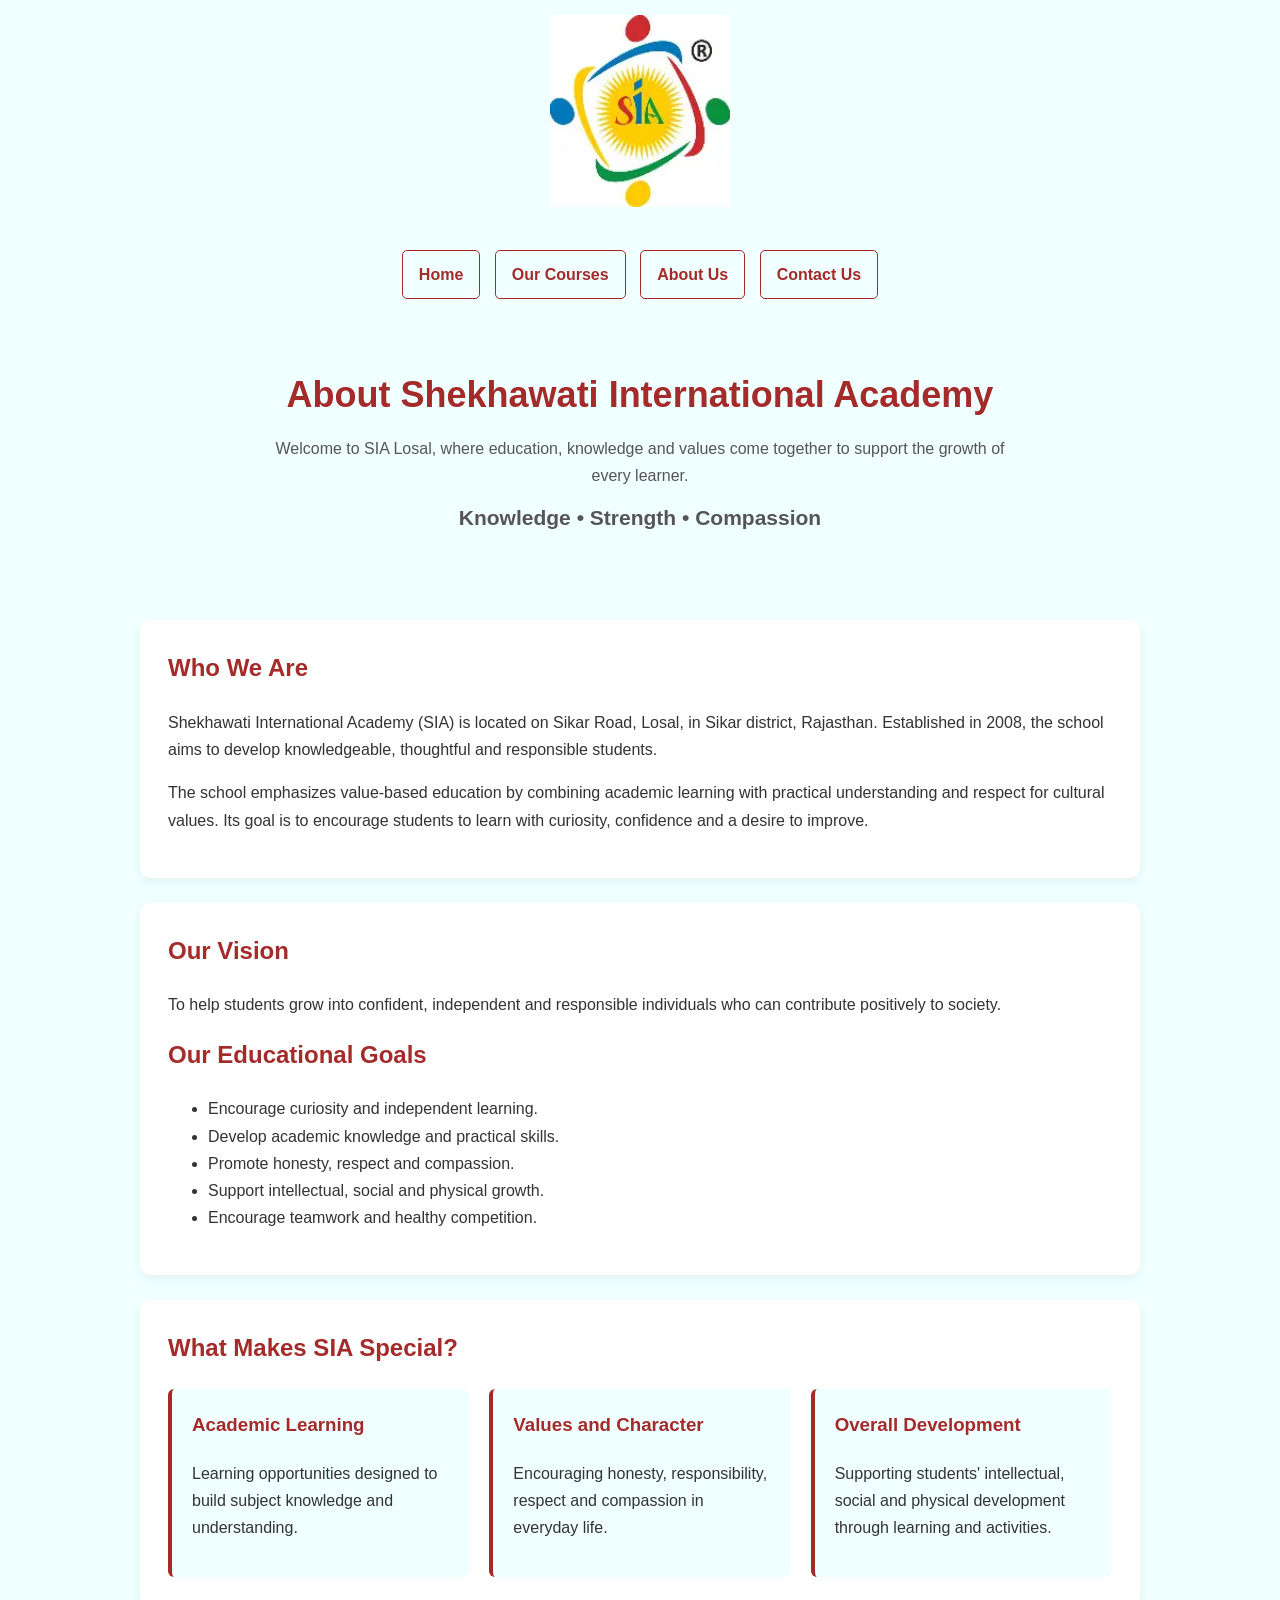
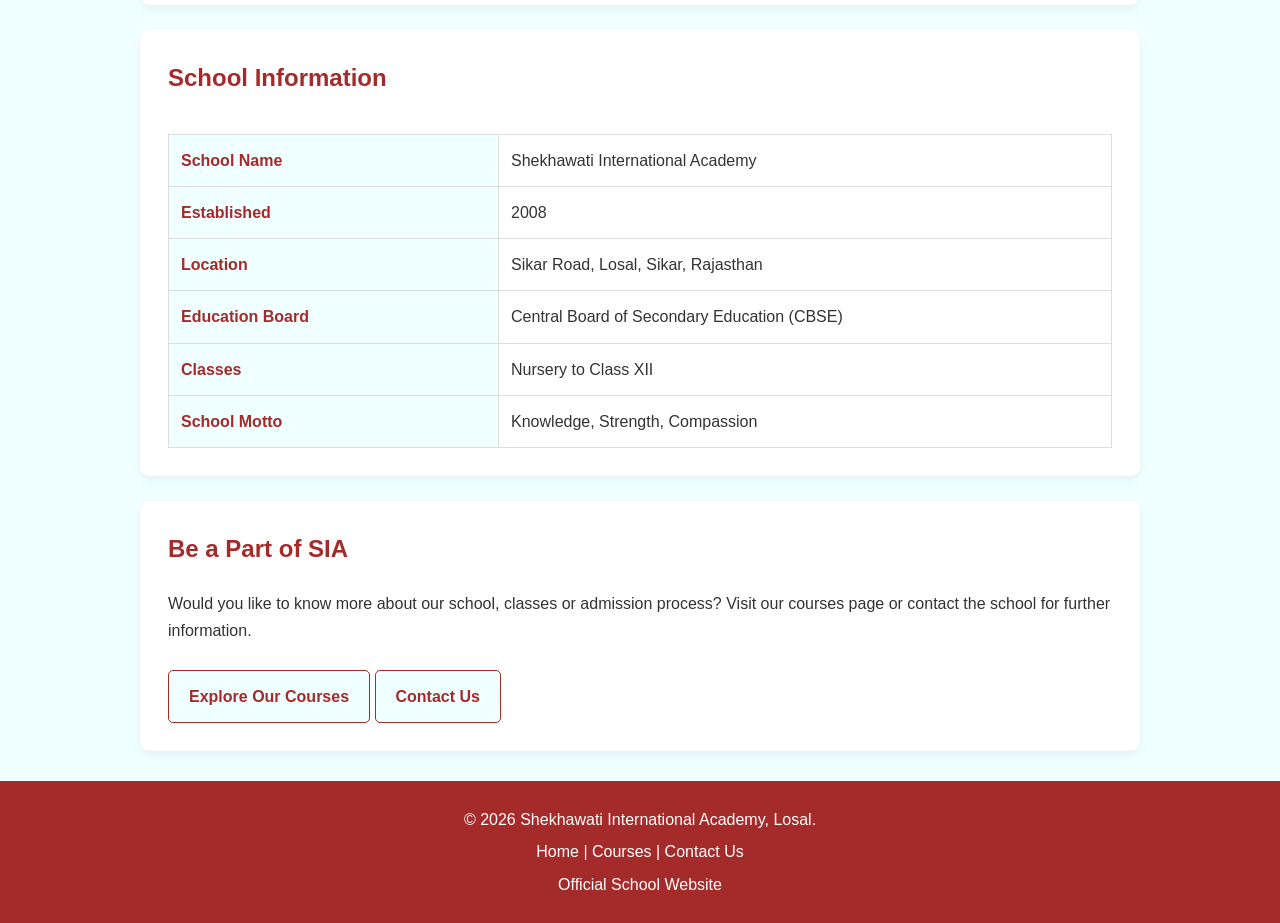
==== about.html @ bf2e7593 "intial commit" ====
<!DOCTYPE html>
<html lang="en">

<head>
    <meta charset="UTF-8">
    <meta name="viewport" content="width=device-width, initial-scale=1.0">

    <meta name="description"
          content="Learn about Shekhawati International Academy, Losal, Sikar, Rajasthan.">

    <title>About Us | SIA Losal</title>

    <style>
        /* 1. Common page settings */
        * {
            box-sizing: border-box;
        }

        body {
            font-family: Arial, sans-serif;
            background-color: azure;
            color: #333;
            margin: 0;
            line-height: 1.7;
        }

        /* 2. School logo */
        .school-header {
            background-color: azure;
            text-align: center;
            padding: 15px;
        }

        .school-logo {
            width: 180px;
            max-width: 90%;
            height: auto;
        }

        /* 3. Navigation bar - Index theme */
        nav {
            text-align: center;
            background-color: azure;
            padding: 15px;
        }

        nav a {
            display: inline-block;
            background-color: azure;
            color: brown;
            text-decoration: none;
            padding: 10px 16px;
            margin: 5px;
            border: 1px solid brown;
            border-radius: 5px;
            font-weight: bold;
        }

        nav a:hover {
            background-color: brown;
            color: white;
        }

        nav a:focus-visible,
        .learn-more:focus-visible {
            outline: 3px solid brown;
            outline-offset: 3px;
        }

        /* 4. Hero section */
        .hero {
            background-color: azure;
            text-align: center;
            padding: 45px 20px;
        }

        .hero h1 {
            color: brown;
            font-size: 36px;
            margin: 0 0 10px;
        }

        .hero p {
            color: #555;
            max-width: 750px;
            margin: 10px auto;
        }

        .motto {
            color: brown;
            font-weight: bold;
            font-size: 21px;
        }

        /* 5. Main content */
        main {
            width: 90%;
            max-width: 1000px;
            margin: 30px auto;
        }

        .content-section {
            background-color: white;
            padding: 28px;
            margin-bottom: 25px;
            border-radius: 10px;
            box-shadow: 0 4px 10px rgba(0, 0, 0, 0.06);
        }

        .content-section h2 {
            color: brown;
            margin-top: 0;
        }

        /* 6. Highlights cards */
        .highlights {
            display: flex;
            flex-wrap: wrap;
            gap: 20px;
        }

        .highlight-card {
            flex: 1 1 220px;
            background-color: azure;
            padding: 20px;
            border-left: 4px solid brown;
            border-radius: 6px;
        }

        .highlight-card h3 {
            color: brown;
            margin-top: 0;
        }

        /* 7. School information */
        .school-info {
            width: 100%;
            border-collapse: collapse;
            margin-top: 15px;
        }

        .school-info th,
        .school-info td {
            text-align: left;
            padding: 12px;
            border: 1px solid #ddd;
        }

        .school-info th {
            width: 35%;
            background-color: azure;
            color: brown;
        }

        /* 8. Call to action */
        .learn-more {
            display: inline-block;
            background-color: azure;
            color: brown;
            padding: 12px 20px;
            margin-top: 10px;
            border: 1px solid brown;
            border-radius: 5px;
            text-decoration: none;
            font-weight: bold;
        }

        .learn-more:hover {
            background-color: brown;
            color: white;
        }

        /* 9. Footer - Index theme */
        footer {
            background-color: brown;
            color: white;
            text-align: center;
            padding: 20px;
        }

        footer p {
            margin: 5px;
        }

        footer a {
            color: white;
            text-decoration: none;
        }

        footer a:hover {
            text-decoration: underline;
        }

        /* 10. Mobile responsive design */
        @media (max-width: 600px) {
            nav a {
                display: block;
                max-width: 220px;
                margin: 8px auto;
            }

            .hero h1 {
                font-size: 28px;
            }

            main {
                width: 92%;
            }

            .content-section {
                padding: 20px;
            }

            .school-info th,
            .school-info td {
                padding: 8px;
            }

            .learn-more {
                margin: 8px 4px;
            }
        }
    </style>
</head>

<body>

    <!-- School Logo -->
    <header class="school-header">
        <img
            src="/images/sialogo.webp"
            alt="Shekhawati International Academy Logo"
            class="school-logo"
        >
    </header>

    <!-- Navigation -->
    <nav aria-label="Main navigation">
        <a href="index.html">Home</a>
        <a href="courses.html">Our Courses</a>
        <a href="about.html" aria-current="page">About Us</a>
        <a href="contact.html">Contact Us</a>
    </nav>

    <!-- Welcome Section -->
    <header class="hero">
        <h1>About Shekhawati International Academy</h1>

        <p>
            Welcome to SIA Losal, where education, knowledge
            and values come together to support the growth
            of every learner.
        </p>

        <p class="motto">
            Knowledge • Strength • Compassion
        </p>
    </header>

    <main>

        <!-- About School -->
        <section class="content-section">
            <h2>Who We Are</h2>

            <p>
                Shekhawati International Academy (SIA) is located
                on Sikar Road, Losal, in Sikar district, Rajasthan.
                Established in 2008, the school aims to develop
                knowledgeable, thoughtful and responsible students.
            </p>

            <p>
                The school emphasizes value-based education by
                combining academic learning with practical
                understanding and respect for cultural values.
                Its goal is to encourage students to learn with
                curiosity, confidence and a desire to improve.
            </p>
        </section>

        <!-- Vision and Mission -->
        <section class="content-section">
            <h2>Our Vision</h2>

            <p>
                To help students grow into confident, independent
                and responsible individuals who can contribute
                positively to society.
            </p>

            <h2>Our Educational Goals</h2>

            <ul>
                <li>Encourage curiosity and independent learning.</li>
                <li>Develop academic knowledge and practical skills.</li>
                <li>Promote honesty, respect and compassion.</li>
                <li>Support intellectual, social and physical growth.</li>
                <li>Encourage teamwork and healthy competition.</li>
            </ul>
        </section>

        <!-- School Highlights -->
        <section class="content-section">
            <h2>What Makes SIA Special?</h2>

            <div class="highlights">

                <article class="highlight-card">
                    <h3>Academic Learning</h3>
                    <p>
                        Learning opportunities designed to build
                        subject knowledge and understanding.
                    </p>
                </article>

                <article class="highlight-card">
                    <h3>Values and Character</h3>
                    <p>
                        Encouraging honesty, responsibility,
                        respect and compassion in everyday life.
                    </p>
                </article>

                <article class="highlight-card">
                    <h3>Overall Development</h3>
                    <p>
                        Supporting students' intellectual,
                        social and physical development through
                        learning and activities.
                    </p>
                </article>

            </div>
        </section>

        <!-- School Information -->
        <section class="content-section">
            <h2>School Information</h2>

            <div style="overflow-x: auto;">
                <table class="school-info">
                    <tbody>
                        <tr>
                            <th scope="row">School Name</th>
                            <td>Shekhawati International Academy</td>
                        </tr>

                        <tr>
                            <th scope="row">Established</th>
                            <td>2008</td>
                        </tr>

                        <tr>
                            <th scope="row">Location</th>
                            <td>Sikar Road, Losal, Sikar, Rajasthan</td>
                        </tr>

                        <tr>
                            <th scope="row">Education Board</th>
                            <td>Central Board of Secondary Education (CBSE)</td>
                        </tr>

                        <tr>
                            <th scope="row">Classes</th>
                            <td>Nursery to Class XII</td>
                        </tr>

                        <tr>
                            <th scope="row">School Motto</th>
                            <td>Knowledge, Strength, Compassion</td>
                        </tr>
                    </tbody>
                </table>
            </div>
        </section>

        <!-- Contact Call to Action -->
        <section class="content-section">
            <h2>Be a Part of SIA</h2>

            <p>
                Would you like to know more about our school,
                classes or admission process? Visit our courses
                page or contact the school for further information.
            </p>

            <a href="courses.html" class="learn-more">
                Explore Our Courses
            </a>

            <a href="contact.html" class="learn-more">
                Contact Us
            </a>
        </section>

    </main>

    <!-- Footer -->
    <footer>
        <p>
            &copy; 2026 Shekhawati International Academy, Losal.
        </p>

        <p>
            <a href="index.html">Home</a> |
            <a href="courses.html">Courses</a> |
            <a href="contact.html">Contact Us</a>
        </p>

        <p>
            <a href="https://shekhawatilosal.com/pages/about-us"
               target="_blank"
               rel="noopener noreferrer">
                Official School Website
            </a>
        </p>
    </footer>

</body>
</html>
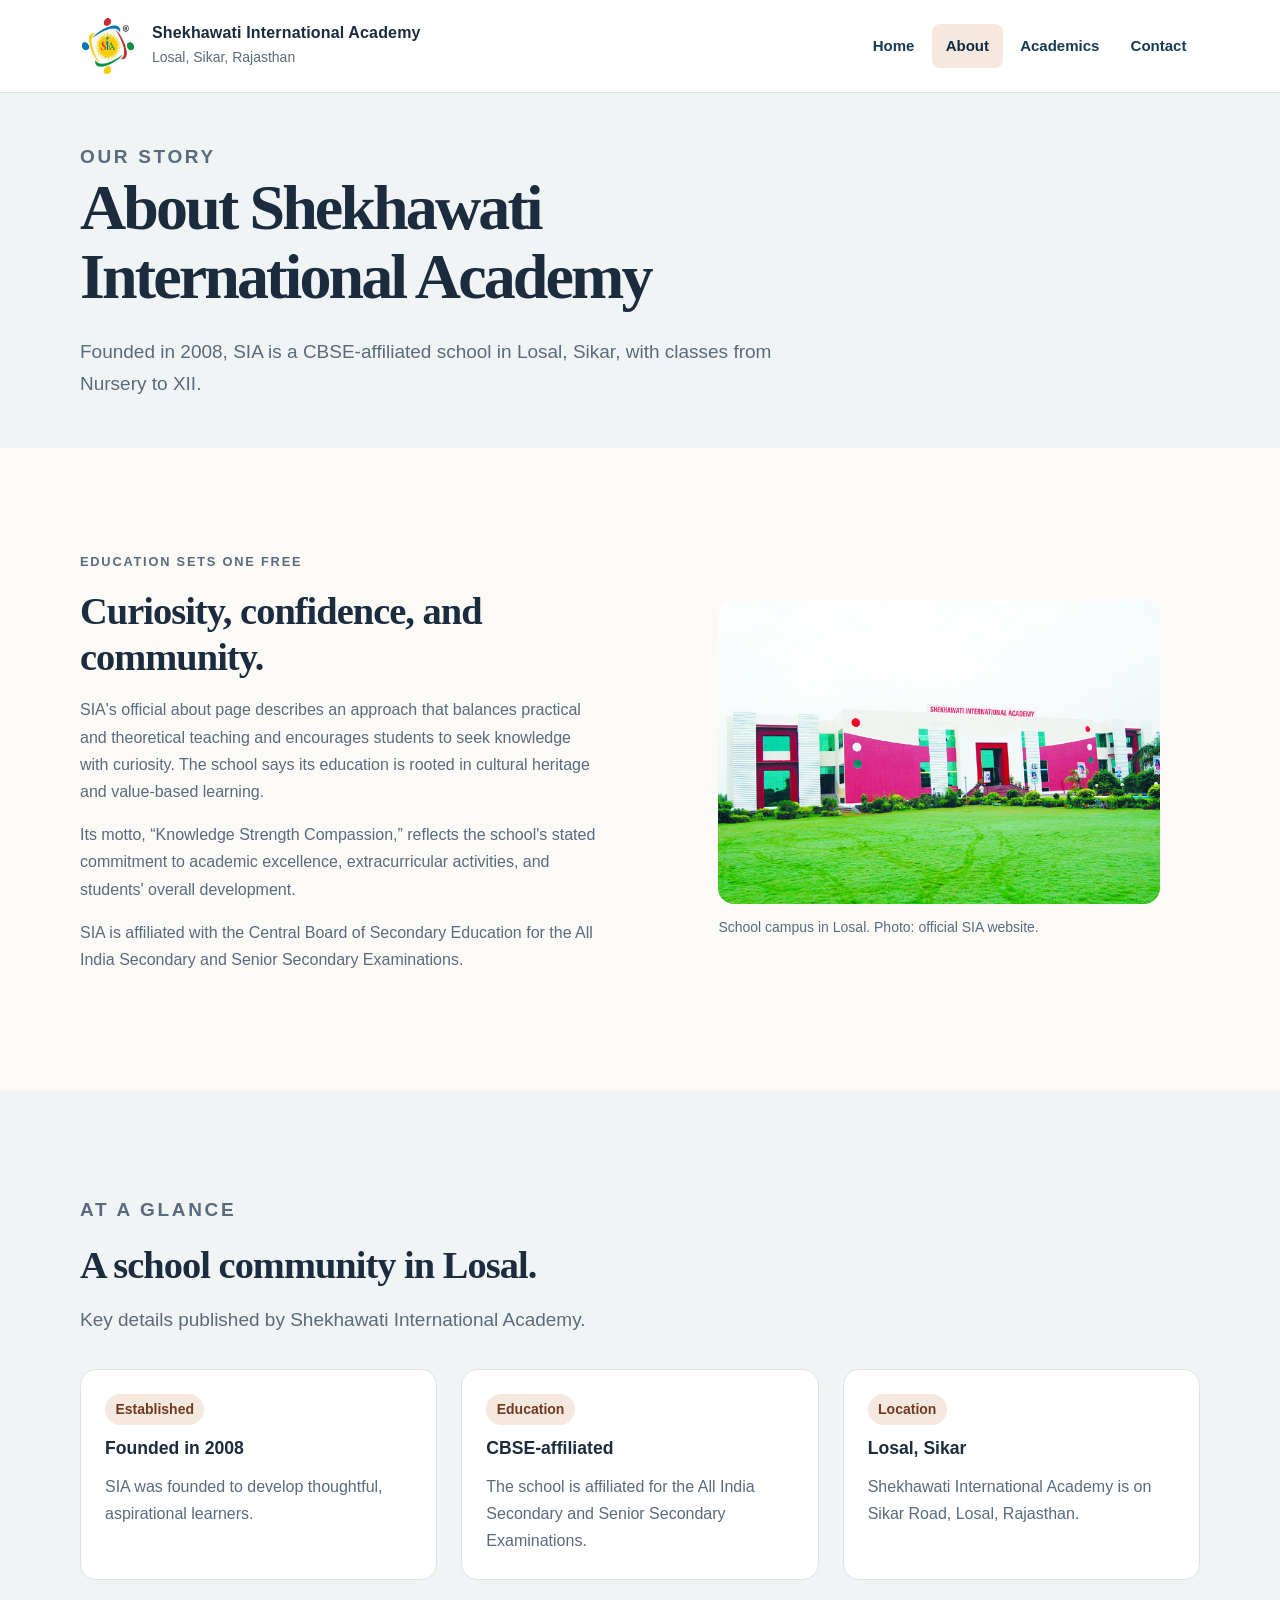
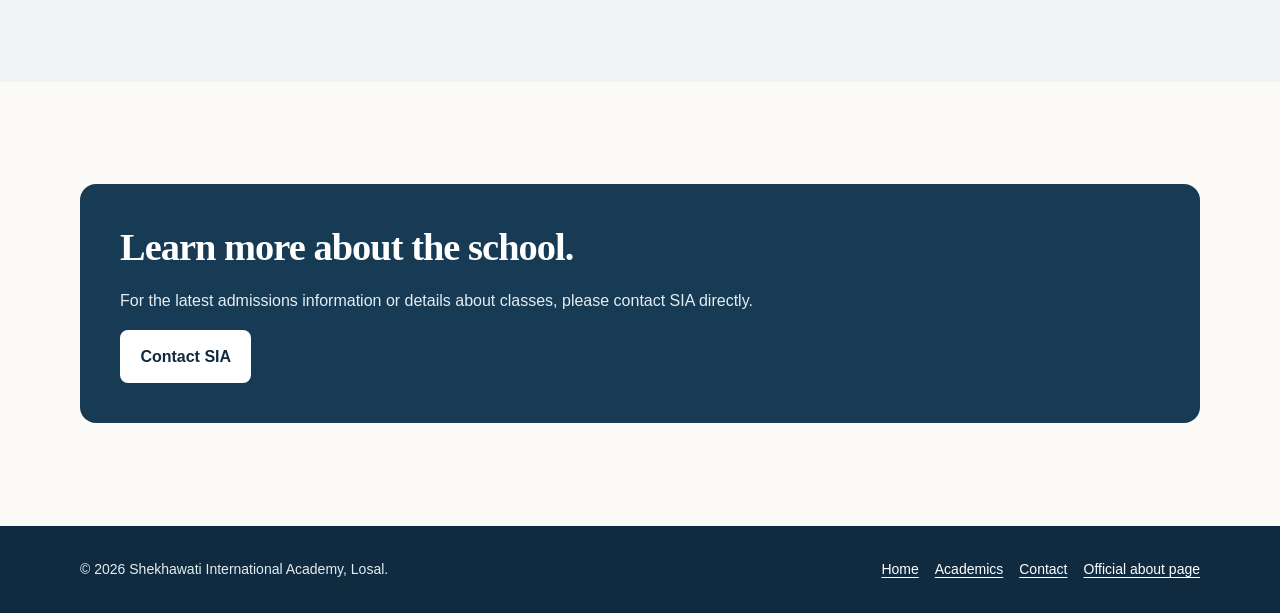
==== commit f1e30b0c: "Enhance static SIA school website Co-authored-by: Copilot <223556219+Copilot@users.noreply.github.co" ====
--- a/about.html
+++ b/about.html
@@ -1,421 +1,127 @@
 <!DOCTYPE html>
 <html lang="en">
-
 <head>
     <meta charset="UTF-8">
     <meta name="viewport" content="width=device-width, initial-scale=1.0">
-
-    <meta name="description"
-          content="Learn about Shekhawati International Academy, Losal, Sikar, Rajasthan.">
-
-    <title>About Us | SIA Losal</title>
-
-    <style>
-        /* 1. Common page settings */
-        * {
-            box-sizing: border-box;
-        }
-
-        body {
-            font-family: Arial, sans-serif;
-            background-color: azure;
-            color: #333;
-            margin: 0;
-            line-height: 1.7;
-        }
-
-        /* 2. School logo */
-        .school-header {
-            background-color: azure;
-            text-align: center;
-            padding: 15px;
-        }
-
-        .school-logo {
-            width: 180px;
-            max-width: 90%;
-            height: auto;
-        }
-
-        /* 3. Navigation bar - Index theme */
-        nav {
-            text-align: center;
-            background-color: azure;
-            padding: 15px;
-        }
-
-        nav a {
-            display: inline-block;
-            background-color: azure;
-            color: brown;
-            text-decoration: none;
-            padding: 10px 16px;
-            margin: 5px;
-            border: 1px solid brown;
-            border-radius: 5px;
-            font-weight: bold;
-        }
-
-        nav a:hover {
-            background-color: brown;
-            color: white;
-        }
-
-        nav a:focus-visible,
-        .learn-more:focus-visible {
-            outline: 3px solid brown;
-            outline-offset: 3px;
-        }
-
-        /* 4. Hero section */
-        .hero {
-            background-color: azure;
-            text-align: center;
-            padding: 45px 20px;
-        }
-
-        .hero h1 {
-            color: brown;
-            font-size: 36px;
-            margin: 0 0 10px;
-        }
-
-        .hero p {
-            color: #555;
-            max-width: 750px;
-            margin: 10px auto;
-        }
-
-        .motto {
-            color: brown;
-            font-weight: bold;
-            font-size: 21px;
-        }
-
-        /* 5. Main content */
-        main {
-            width: 90%;
-            max-width: 1000px;
-            margin: 30px auto;
-        }
-
-        .content-section {
-            background-color: white;
-            padding: 28px;
-            margin-bottom: 25px;
-            border-radius: 10px;
-            box-shadow: 0 4px 10px rgba(0, 0, 0, 0.06);
-        }
-
-        .content-section h2 {
-            color: brown;
-            margin-top: 0;
-        }
-
-        /* 6. Highlights cards */
-        .highlights {
-            display: flex;
-            flex-wrap: wrap;
-            gap: 20px;
-        }
-
-        .highlight-card {
-            flex: 1 1 220px;
-            background-color: azure;
-            padding: 20px;
-            border-left: 4px solid brown;
-            border-radius: 6px;
-        }
-
-        .highlight-card h3 {
-            color: brown;
-            margin-top: 0;
-        }
-
-        /* 7. School information */
-        .school-info {
-            width: 100%;
-            border-collapse: collapse;
-            margin-top: 15px;
-        }
-
-        .school-info th,
-        .school-info td {
-            text-align: left;
-            padding: 12px;
-            border: 1px solid #ddd;
-        }
-
-        .school-info th {
-            width: 35%;
-            background-color: azure;
-            color: brown;
-        }
-
-        /* 8. Call to action */
-        .learn-more {
-            display: inline-block;
-            background-color: azure;
-            color: brown;
-            padding: 12px 20px;
-            margin-top: 10px;
-            border: 1px solid brown;
-            border-radius: 5px;
-            text-decoration: none;
-            font-weight: bold;
-        }
-
-        .learn-more:hover {
-            background-color: brown;
-            color: white;
-        }
-
-        /* 9. Footer - Index theme */
-        footer {
-            background-color: brown;
-            color: white;
-            text-align: center;
-            padding: 20px;
-        }
-
-        footer p {
-            margin: 5px;
-        }
-
-        footer a {
-            color: white;
-            text-decoration: none;
-        }
-
-        footer a:hover {
-            text-decoration: underline;
-        }
-
-        /* 10. Mobile responsive design */
-        @media (max-width: 600px) {
-            nav a {
-                display: block;
-                max-width: 220px;
-                margin: 8px auto;
-            }
-
-            .hero h1 {
-                font-size: 28px;
-            }
-
-            main {
-                width: 92%;
-            }
-
-            .content-section {
-                padding: 20px;
-            }
-
-            .school-info th,
-            .school-info td {
-                padding: 8px;
-            }
-
-            .learn-more {
-                margin: 8px 4px;
-            }
-        }
-    </style>
+    <meta name="description" content="Learn about Shekhawati International Academy in Losal, Sikar: its history, educational approach, motto, and CBSE affiliation.">
+    <title>About SIA | Shekhawati International Academy</title>
+    <link rel="stylesheet" href="styles.css">
+    <script src="script.js" defer></script>
 </head>
-
 <body>
-
-    <!-- School Logo -->
-    <header class="school-header">
-        <img
-            src="/images/sialogo.webp"
-            alt="Shekhawati International Academy Logo"
-            class="school-logo"
-        >
+    <a class="skip-link" href="#main-content">Skip to content</a>
+    <header class="site-header">
+        <div class="header-inner">
+            <a class="brand" href="index.html" aria-label="Shekhawati International Academy home">
+                <img class="school-logo" src="images/sialogo.webp" alt="">
+                <span>
+                    <span class="brand-name">Shekhawati International Academy</span>
+                    <span class="brand-location">Losal, Sikar, Rajasthan</span>
+                </span>
+            </a>
+            <nav class="site-nav" aria-label="Main navigation">
+                <a href="index.html">Home</a>
+                <a href="about.html" aria-current="page">About</a>
+                <a href="courses.html">Academics</a>
+                <a href="contact.html">Contact</a>
+            </nav>
+        </div>
     </header>
 
-    <!-- Navigation -->
-    <nav aria-label="Main navigation">
-        <a href="index.html">Home</a>
-        <a href="courses.html">Our Courses</a>
-        <a href="about.html" aria-current="page">About Us</a>
-        <a href="contact.html">Contact Us</a>
-    </nav>
+    <main id="main-content">
+        <header class="page-intro">
+            <div class="content-width">
+                <p class="eyebrow">Our story</p>
+                <h1>About Shekhawati International Academy</h1>
+                <p>
+                    Founded in 2008, SIA is a CBSE-affiliated school in Losal,
+                    Sikar, with classes from Nursery to XII.
+                </p>
+            </div>
+        </header>
 
-    <!-- Welcome Section -->
-    <header class="hero">
-        <h1>About Shekhawati International Academy</h1>
-
-        <p>
-            Welcome to SIA Losal, where education, knowledge
-            and values come together to support the growth
-            of every learner.
-        </p>
-
-        <p class="motto">
-            Knowledge • Strength • Compassion
-        </p>
-    </header>
-
-    <main>
-
-        <!-- About School -->
-        <section class="content-section">
-            <h2>Who We Are</h2>
-
-            <p>
-                Shekhawati International Academy (SIA) is located
-                on Sikar Road, Losal, in Sikar district, Rajasthan.
-                Established in 2008, the school aims to develop
-                knowledgeable, thoughtful and responsible students.
-            </p>
-
-            <p>
-                The school emphasizes value-based education by
-                combining academic learning with practical
-                understanding and respect for cultural values.
-                Its goal is to encourage students to learn with
-                curiosity, confidence and a desire to improve.
-            </p>
-        </section>
-
-        <!-- Vision and Mission -->
-        <section class="content-section">
-            <h2>Our Vision</h2>
-
-            <p>
-                To help students grow into confident, independent
-                and responsible individuals who can contribute
-                positively to society.
-            </p>
-
-            <h2>Our Educational Goals</h2>
-
-            <ul>
-                <li>Encourage curiosity and independent learning.</li>
-                <li>Develop academic knowledge and practical skills.</li>
-                <li>Promote honesty, respect and compassion.</li>
-                <li>Support intellectual, social and physical growth.</li>
-                <li>Encourage teamwork and healthy competition.</li>
-            </ul>
-        </section>
-
-        <!-- School Highlights -->
-        <section class="content-section">
-            <h2>What Makes SIA Special?</h2>
-
-            <div class="highlights">
-
-                <article class="highlight-card">
-                    <h3>Academic Learning</h3>
+        <section class="section">
+            <div class="content-width story-grid">
+                <div class="prose">
+                    <p class="eyebrow">Education sets one free</p>
+                    <h2>Curiosity, confidence, and community.</h2>
                     <p>
-                        Learning opportunities designed to build
-                        subject knowledge and understanding.
+                        SIA's official about page describes an approach that
+                        balances practical and theoretical teaching and
+                        encourages students to seek knowledge with curiosity.
+                        The school says its education is rooted in cultural
+                        heritage and value-based learning.
                     </p>
-                </article>
-
-                <article class="highlight-card">
-                    <h3>Values and Character</h3>
                     <p>
-                        Encouraging honesty, responsibility,
-                        respect and compassion in everyday life.
+                        Its motto, “Knowledge Strength Compassion,” reflects
+                        the school's stated commitment to academic excellence,
+                        extracurricular activities, and students' overall
+                        development.
                     </p>
-                </article>
-
-                <article class="highlight-card">
-                    <h3>Overall Development</h3>
                     <p>
-                        Supporting students' intellectual,
-                        social and physical development through
-                        learning and activities.
+                        SIA is affiliated with the Central Board of Secondary
+                        Education for the All India Secondary and Senior
+                        Secondary Examinations.
                     </p>
-                </article>
-
+                </div>
+                <figure class="story-figure">
+                    <img
+                        class="story-image"
+                        src="images/sia-campus-building.jpg"
+                        alt="Shekhawati International Academy campus in Losal"
+                        loading="lazy"
+                    >
+                    <figcaption>School campus in Losal. Photo: official SIA website.</figcaption>
+                </figure>
             </div>
         </section>
 
-        <!-- School Information -->
-        <section class="content-section">
-            <h2>School Information</h2>
-
-            <div style="overflow-x: auto;">
-                <table class="school-info">
-                    <tbody>
-                        <tr>
-                            <th scope="row">School Name</th>
-                            <td>Shekhawati International Academy</td>
-                        </tr>
-
-                        <tr>
-                            <th scope="row">Established</th>
-                            <td>2008</td>
-                        </tr>
-
-                        <tr>
-                            <th scope="row">Location</th>
-                            <td>Sikar Road, Losal, Sikar, Rajasthan</td>
-                        </tr>
-
-                        <tr>
-                            <th scope="row">Education Board</th>
-                            <td>Central Board of Secondary Education (CBSE)</td>
-                        </tr>
-
-                        <tr>
-                            <th scope="row">Classes</th>
-                            <td>Nursery to Class XII</td>
-                        </tr>
-
-                        <tr>
-                            <th scope="row">School Motto</th>
-                            <td>Knowledge, Strength, Compassion</td>
-                        </tr>
-                    </tbody>
-                </table>
+        <section class="section section-alt">
+            <div class="content-width">
+                <div class="section-heading">
+                    <p class="eyebrow">At a glance</p>
+                    <h2>A school community in Losal.</h2>
+                    <p>Key details published by Shekhawati International Academy.</p>
+                </div>
+                <div class="card-grid">
+                    <article class="card">
+                        <span class="card-label">Established</span>
+                        <h3>Founded in 2008</h3>
+                        <p>SIA was founded to develop thoughtful, aspirational learners.</p>
+                    </article>
+                    <article class="card">
+                        <span class="card-label">Education</span>
+                        <h3>CBSE-affiliated</h3>
+                        <p>The school is affiliated for the All India Secondary and Senior Secondary Examinations.</p>
+                    </article>
+                    <article class="card">
+                        <span class="card-label">Location</span>
+                        <h3>Losal, Sikar</h3>
+                        <p>Shekhawati International Academy is on Sikar Road, Losal, Rajasthan.</p>
+                    </article>
+                </div>
             </div>
         </section>
 
-        <!-- Contact Call to Action -->
-        <section class="content-section">
-            <h2>Be a Part of SIA</h2>
-
-            <p>
-                Would you like to know more about our school,
-                classes or admission process? Visit our courses
-                page or contact the school for further information.
-            </p>
-
-            <a href="courses.html" class="learn-more">
-                Explore Our Courses
-            </a>
-
-            <a href="contact.html" class="learn-more">
-                Contact Us
-            </a>
+        <section class="section">
+            <div class="content-width callout">
+                <h2>Learn more about the school.</h2>
+                <p>For the latest admissions information or details about classes, please contact SIA directly.</p>
+                <a class="button" href="contact.html">Contact SIA</a>
+            </div>
         </section>
-
     </main>
 
-    <!-- Footer -->
-    <footer>
-        <p>
-            &copy; 2026 Shekhawati International Academy, Losal.
-        </p>
-
-        <p>
-            <a href="index.html">Home</a> |
-            <a href="courses.html">Courses</a> |
-            <a href="contact.html">Contact Us</a>
-        </p>
-
-        <p>
-            <a href="https://shekhawatilosal.com/pages/about-us"
-               target="_blank"
-               rel="noopener noreferrer">
-                Official School Website
-            </a>
-        </p>
+    <footer class="site-footer">
+        <div class="footer-inner">
+            <p>&copy; <span data-current-year>2026</span> Shekhawati International Academy, Losal.</p>
+            <div class="footer-links">
+                <a href="index.html">Home</a>
+                <a href="courses.html">Academics</a>
+                <a href="contact.html">Contact</a>
+                <a class="external-source" href="https://shekhawatilosal.com/pages/about-us" target="_blank" rel="noopener noreferrer">Official about page</a>
+            </div>
+        </div>
     </footer>
-
 </body>
 </html>
--- a/styles.css
+++ b/styles.css
@@ -0,0 +1,778 @@
+:root {
+    color-scheme: light;
+    --color-ink: #1b2c3e;
+    --color-text: #35485b;
+    --color-muted: #596b7c;
+    --color-brand: #173b55;
+    --color-brand-deep: #102b40;
+    --color-accent: #a75b32;
+    --color-accent-soft: #f5e9df;
+    --color-paper: #fbfaf7;
+    --color-surface: #ffffff;
+    --color-surface-alt: #f1f4f5;
+    --color-border: #dce3e5;
+    --color-focus: #b3542c;
+
+    --font-body: "Segoe UI", "Helvetica Neue", Arial, sans-serif;
+    --font-display: Georgia, "Times New Roman", serif;
+    --font-size-small: 0.875rem;
+    --font-size-body: 1rem;
+    --font-size-lead: clamp(1.0625rem, 1.5vw, 1.1875rem);
+    --font-size-h1: clamp(2.5rem, 6vw, 4.75rem);
+    --font-size-h2: clamp(1.8rem, 3vw, 2.6rem);
+
+    --space-1: 0.5rem;
+    --space-2: 0.75rem;
+    --space-3: 1rem;
+    --space-4: 1.5rem;
+    --space-5: 2rem;
+    --space-6: 3rem;
+    --space-7: clamp(4rem, 8vw, 7rem);
+
+    --radius-small: 0.5rem;
+    --radius-card: 1rem;
+    --radius-pill: 999px;
+    --shadow-card: 0 1rem 2.5rem rgb(27 44 62 / 9%);
+    --content-width: 70rem;
+}
+
+* {
+    box-sizing: border-box;
+}
+
+html {
+    scroll-behavior: smooth;
+}
+
+body {
+    display: flex;
+    min-height: 100vh;
+    flex-direction: column;
+    margin: 0;
+    background: var(--color-paper);
+    color: var(--color-text);
+    font-family: var(--font-body);
+    font-size: var(--font-size-body);
+    line-height: 1.7;
+    -webkit-font-smoothing: antialiased;
+}
+
+img {
+    display: block;
+    max-width: 100%;
+}
+
+a {
+    color: var(--color-brand);
+}
+
+a:focus-visible,
+button:focus-visible {
+    outline: 3px solid var(--color-focus);
+    outline-offset: 4px;
+}
+
+.skip-link {
+    position: absolute;
+    z-index: 2;
+    top: var(--space-2);
+    left: var(--space-2);
+    padding: var(--space-2) var(--space-3);
+    transform: translateY(-160%);
+    border-radius: var(--radius-small);
+    background: var(--color-surface);
+    color: var(--color-brand-deep);
+}
+
+.skip-link:focus {
+    transform: translateY(0);
+}
+
+.site-header {
+    border-bottom: 1px solid var(--color-border);
+    background: var(--color-surface);
+}
+
+.header-inner,
+.content-width,
+.footer-inner {
+    width: min(var(--content-width), calc(100% - 3rem));
+    margin-inline: auto;
+}
+
+.header-inner {
+    display: flex;
+    min-height: 5.75rem;
+    align-items: center;
+    justify-content: space-between;
+    gap: var(--space-5);
+}
+
+.brand {
+    display: inline-flex;
+    min-width: 0;
+    align-items: center;
+    gap: var(--space-3);
+    color: var(--color-ink);
+    text-decoration: none;
+}
+
+.school-logo {
+    width: 3.5rem;
+    height: 3.5rem;
+    flex: 0 0 auto;
+    object-fit: contain;
+}
+
+.brand-name {
+    display: block;
+    font-size: 1rem;
+    font-weight: 750;
+    letter-spacing: 0.01em;
+    line-height: 1.35;
+}
+
+.brand-location {
+    display: block;
+    margin-top: 0.2rem;
+    color: var(--color-muted);
+    font-size: var(--font-size-small);
+}
+
+.site-nav {
+    display: flex;
+    flex-wrap: wrap;
+    align-items: center;
+    justify-content: flex-end;
+    gap: 0.25rem;
+}
+
+.site-nav a {
+    padding: 0.6rem 0.85rem;
+    border-radius: var(--radius-small);
+    color: var(--color-brand);
+    font-size: 0.9375rem;
+    font-weight: 650;
+    text-decoration: none;
+}
+
+.site-nav a:hover,
+.site-nav a[aria-current="page"] {
+    background: var(--color-accent-soft);
+    color: var(--color-brand-deep);
+}
+
+main {
+    flex: 1;
+}
+
+.hero {
+    display: grid;
+    grid-template-columns: minmax(0, 0.88fr) minmax(0, 1.12fr);
+    align-items: center;
+    gap: clamp(2rem, 6vw, 5.5rem);
+    padding-block: var(--space-7);
+}
+
+.eyebrow {
+    margin: 0 0 var(--space-3);
+    color: #874322;
+    font-size: 0.8rem;
+    font-weight: 750;
+    letter-spacing: 0.14em;
+    text-transform: uppercase;
+}
+
+h1,
+h2,
+h3,
+p,
+figure {
+    margin-top: 0;
+}
+
+h1,
+h2,
+h3 {
+    color: var(--color-ink);
+}
+
+h1,
+.display-heading {
+    margin-bottom: var(--space-4);
+    font-family: var(--font-display);
+    font-size: var(--font-size-h1);
+    font-weight: 600;
+    letter-spacing: -0.045em;
+    line-height: 1.08;
+}
+
+h2 {
+    margin-bottom: var(--space-3);
+    font-family: var(--font-display);
+    font-size: var(--font-size-h2);
+    font-weight: 600;
+    letter-spacing: -0.025em;
+    line-height: 1.2;
+}
+
+h3 {
+    margin-bottom: var(--space-2);
+    font-size: 1.1rem;
+    line-height: 1.35;
+}
+
+.hero-copy > p:not(.eyebrow) {
+    max-width: 38rem;
+    margin-bottom: var(--space-4);
+    color: var(--color-muted);
+    font-size: var(--font-size-lead);
+    line-height: 1.8;
+}
+
+.actions {
+    display: flex;
+    flex-wrap: wrap;
+    gap: var(--space-2);
+}
+
+.button {
+    display: inline-flex;
+    min-height: 3rem;
+    align-items: center;
+    justify-content: center;
+    padding: 0.7rem 1.15rem;
+    border: 2px solid var(--color-brand);
+    border-radius: var(--radius-small);
+    background: var(--color-brand);
+    color: var(--color-surface);
+    font-weight: 700;
+    text-align: center;
+    text-decoration: none;
+    transition: background-color 160ms ease, color 160ms ease;
+}
+
+.button:hover {
+    border-color: var(--color-brand-deep);
+    background: var(--color-brand-deep);
+}
+
+.button-secondary {
+    background: transparent;
+    color: var(--color-brand);
+}
+
+.button-secondary:hover {
+    color: var(--color-surface);
+}
+
+.hero-figure,
+.story-figure {
+    margin-bottom: 0;
+}
+
+.hero-image {
+    width: 100%;
+    aspect-ratio: 1.45;
+    border-radius: var(--radius-card);
+    box-shadow: var(--shadow-card);
+    object-fit: cover;
+}
+
+figcaption {
+    margin-top: var(--space-2);
+    color: var(--color-muted);
+    font-size: var(--font-size-small);
+}
+
+.facts {
+    display: grid;
+    grid-template-columns: repeat(3, minmax(0, 1fr));
+    border-block: 1px solid var(--color-border);
+}
+
+.fact {
+    padding: var(--space-4);
+    text-align: center;
+}
+
+.fact + .fact {
+    border-left: 1px solid var(--color-border);
+}
+
+.fact strong,
+.fact span {
+    display: block;
+}
+
+.fact strong {
+    color: var(--color-brand);
+    font-family: var(--font-display);
+    font-size: 1.3rem;
+    line-height: 1.3;
+}
+
+.fact span {
+    margin-top: 0.3rem;
+    color: var(--color-muted);
+    font-size: var(--font-size-small);
+}
+
+.section {
+    padding-block: var(--space-7);
+}
+
+.section-alt {
+    background: var(--color-surface-alt);
+}
+
+.section-heading {
+    max-width: 42rem;
+    margin-bottom: var(--space-5);
+}
+
+.section-heading p,
+.page-intro p {
+    color: var(--color-muted);
+    font-size: var(--font-size-lead);
+}
+
+.story-grid {
+    display: grid;
+    grid-template-columns: minmax(0, 1fr) minmax(0, 1fr);
+    align-items: center;
+    gap: clamp(2rem, 6vw, 5rem);
+}
+
+.story-image {
+    width: 100%;
+    aspect-ratio: 1.45;
+    border-radius: var(--radius-card);
+    object-fit: cover;
+}
+
+.story-copy > p {
+    color: var(--color-muted);
+}
+
+.quote {
+    margin: 0 0 var(--space-4);
+    padding-left: var(--space-4);
+    border-left: 3px solid var(--color-accent);
+    color: var(--color-brand);
+    font-family: var(--font-display);
+    font-size: clamp(1.4rem, 3vw, 2rem);
+    line-height: 1.35;
+}
+
+.page-intro {
+    padding-block: var(--space-6);
+    background: var(--color-surface-alt);
+}
+
+.page-intro h1 {
+    max-width: 48rem;
+    font-size: clamp(2.5rem, 5vw, 4rem);
+}
+
+.page-intro p {
+    max-width: 45rem;
+    margin-bottom: 0;
+}
+
+.card-grid {
+    display: grid;
+    grid-template-columns: repeat(3, minmax(0, 1fr));
+    gap: var(--space-4);
+}
+
+.card {
+    padding: var(--space-4);
+    border: 1px solid var(--color-border);
+    border-radius: var(--radius-card);
+    background: var(--color-surface);
+}
+
+.card p:last-child {
+    margin-bottom: 0;
+}
+
+.card p,
+.prose p,
+.prose li {
+    color: var(--color-muted);
+}
+
+.card-label {
+    display: inline-block;
+    margin-bottom: var(--space-2);
+    padding: 0.25rem 0.65rem;
+    border-radius: var(--radius-pill);
+    background: var(--color-accent-soft);
+    color: #71391f;
+    font-size: var(--font-size-small);
+    font-weight: 700;
+}
+
+.prose {
+    max-width: 52rem;
+}
+
+.prose ul {
+    padding-left: 1.3rem;
+}
+
+.prose li + li {
+    margin-top: var(--space-1);
+}
+
+.callout {
+    padding: clamp(1.5rem, 4vw, 2.5rem);
+    border-radius: var(--radius-card);
+    background: var(--color-brand);
+    color: var(--color-surface);
+}
+
+.callout h2 {
+    color: var(--color-surface);
+}
+
+.callout p {
+    max-width: 42rem;
+    color: #e4edf2;
+}
+
+.callout .button {
+    border-color: var(--color-surface);
+    background: var(--color-surface);
+    color: var(--color-brand-deep);
+}
+
+.callout .button:hover {
+    background: var(--color-accent-soft);
+}
+
+.contact-grid {
+    display: grid;
+    grid-template-columns: repeat(3, minmax(0, 1fr));
+    gap: var(--space-4);
+}
+
+.contact-card {
+    padding: var(--space-4);
+    border: 1px solid var(--color-border);
+    border-radius: var(--radius-card);
+    background: var(--color-surface);
+}
+
+.contact-card p {
+    margin-bottom: 0;
+    color: var(--color-muted);
+}
+
+.contact-card a {
+    font-weight: 650;
+    overflow-wrap: anywhere;
+}
+
+.site-footer {
+    padding-block: var(--space-5);
+    background: var(--color-brand-deep);
+    color: #e4edf2;
+}
+
+.footer-inner {
+    display: flex;
+    align-items: center;
+    justify-content: space-between;
+    gap: var(--space-4);
+}
+
+.footer-inner p {
+    margin-bottom: 0;
+    font-size: var(--font-size-small);
+}
+
+.footer-links {
+    display: flex;
+    flex-wrap: wrap;
+    gap: var(--space-3);
+}
+
+.footer-links a {
+    color: var(--color-surface);
+    font-size: var(--font-size-small);
+    text-underline-offset: 0.2em;
+}
+
+.external-source {
+    color: #e4edf2;
+    font-size: var(--font-size-small);
+}
+
+@media (max-width: 760px) {
+    .header-inner {
+        align-items: flex-start;
+        flex-direction: column;
+        gap: var(--space-2);
+        padding-block: var(--space-3);
+    }
+
+    .site-nav {
+        justify-content: flex-start;
+        margin-left: -0.5rem;
+    }
+
+    .hero,
+    .story-grid {
+        grid-template-columns: 1fr;
+    }
+
+    .hero {
+        gap: var(--space-5);
+    }
+
+    .hero-copy {
+        max-width: 40rem;
+    }
+
+    .card-grid,
+    .contact-grid {
+        grid-template-columns: 1fr;
+    }
+}
+
+@media (max-width: 480px) {
+    .header-inner,
+    .content-width,
+    .footer-inner {
+        width: min(var(--content-width), calc(100% - 2rem));
+    }
+
+    .school-logo {
+        width: 3rem;
+        height: 3rem;
+    }
+
+    .brand-name {
+        font-size: 0.9rem;
+    }
+
+    .site-nav a {
+        padding: 0.55rem 0.65rem;
+        font-size: 0.875rem;
+    }
+
+    .facts {
+        grid-template-columns: 1fr;
+    }
+
+    .fact + .fact {
+        border-top: 1px solid var(--color-border);
+        border-left: 0;
+    }
+
+    .footer-inner {
+        align-items: flex-start;
+        flex-direction: column;
+    }
+}
+
+@media (prefers-reduced-motion: reduce) {
+    html {
+        scroll-behavior: auto;
+    }
+
+    *,
+    *::before,
+    *::after {
+        transition-duration: 0.01ms !important;
+    }
+}
+
+.image-carousel {
+    min-width: 0;
+}
+
+.carousel-slide[hidden],
+.update-card[hidden] {
+    display: none;
+}
+
+.carousel-slide {
+    margin-bottom: 0;
+}
+
+.carousel-slide .hero-image {
+    animation: image-arrive 280ms ease-out;
+}
+
+.carousel-controls {
+    display: flex;
+    flex-wrap: wrap;
+    align-items: center;
+    gap: var(--space-2);
+    margin-top: var(--space-3);
+}
+
+.carousel-control,
+.filter-button {
+    min-height: 2.75rem;
+    padding: 0.55rem 0.85rem;
+    border: 1px solid var(--color-border);
+    border-radius: var(--radius-small);
+    background: var(--color-surface);
+    color: var(--color-brand-deep);
+    font: inherit;
+    font-size: var(--font-size-small);
+    font-weight: 650;
+    cursor: pointer;
+}
+
+.carousel-control:hover,
+.filter-button:hover {
+    border-color: var(--color-brand);
+    background: var(--color-surface-alt);
+}
+
+.carousel-toggle {
+    margin-left: auto;
+}
+
+.carousel-dots {
+    display: flex;
+    align-items: center;
+    gap: 0.4rem;
+}
+
+.carousel-dot {
+    width: 2.25rem;
+    height: 2.75rem;
+    padding: 0;
+    border: 0;
+    background: transparent;
+    cursor: pointer;
+}
+
+.carousel-dot::before {
+    display: block;
+    width: 0.6rem;
+    height: 0.6rem;
+    margin-inline: auto;
+    border-radius: var(--radius-pill);
+    background: #9aa8b4;
+    content: "";
+}
+
+.carousel-dot[aria-current="true"]::before {
+    width: 1.5rem;
+    background: var(--color-brand);
+}
+
+.update-tools {
+    display: grid;
+    grid-template-columns: 1fr minmax(12rem, 18rem);
+    align-items: end;
+    gap: var(--space-2) var(--space-4);
+    margin-bottom: var(--space-4);
+}
+
+.update-filters {
+    display: flex;
+    flex-wrap: wrap;
+    gap: var(--space-1);
+}
+
+.filter-button.is-active {
+    border-color: var(--color-brand);
+    background: var(--color-brand);
+    color: var(--color-surface);
+}
+
+.filter-button.is-active:hover {
+    background: var(--color-brand-deep);
+}
+
+.update-search-label {
+    grid-column: 2;
+    color: var(--color-ink);
+    font-size: var(--font-size-small);
+    font-weight: 700;
+}
+
+.update-search {
+    grid-column: 2;
+    grid-row: 2;
+    width: 100%;
+    min-height: 2.75rem;
+    padding: 0.55rem 0.8rem;
+    border: 1px solid #8b9ba8;
+    border-radius: var(--radius-small);
+    background: var(--color-surface);
+    color: var(--color-ink);
+    font: inherit;
+}
+
+.update-search:focus-visible {
+    outline: 3px solid var(--color-focus);
+    outline-offset: 2px;
+}
+
+.update-grid .card {
+    display: flex;
+    align-items: flex-start;
+    flex-direction: column;
+}
+
+.update-grid .text-link {
+    margin-top: auto;
+    padding-top: var(--space-3);
+    color: var(--color-brand);
+    font-weight: 700;
+    text-underline-offset: 0.2em;
+}
+
+.update-empty {
+    margin-block: var(--space-4);
+    color: var(--color-muted);
+}
+
+.update-note {
+    margin: var(--space-4) 0 0;
+    color: var(--color-muted);
+    font-size: var(--font-size-small);
+}
+
+@keyframes image-arrive {
+    from {
+        opacity: 0.65;
+    }
+    to {
+        opacity: 1;
+    }
+}
+
+@media (max-width: 760px) {
+    .update-tools {
+        grid-template-columns: 1fr;
+    }
+
+    .update-search-label,
+    .update-search {
+        grid-column: 1;
+    }
+
+    .update-search {
+        grid-row: auto;
+    }
+
+    .carousel-toggle {
+        margin-left: 0;
+    }
+}
+
+@media (prefers-reduced-motion: reduce) {
+    .carousel-slide .hero-image {
+        animation: none;
+    }
+}
